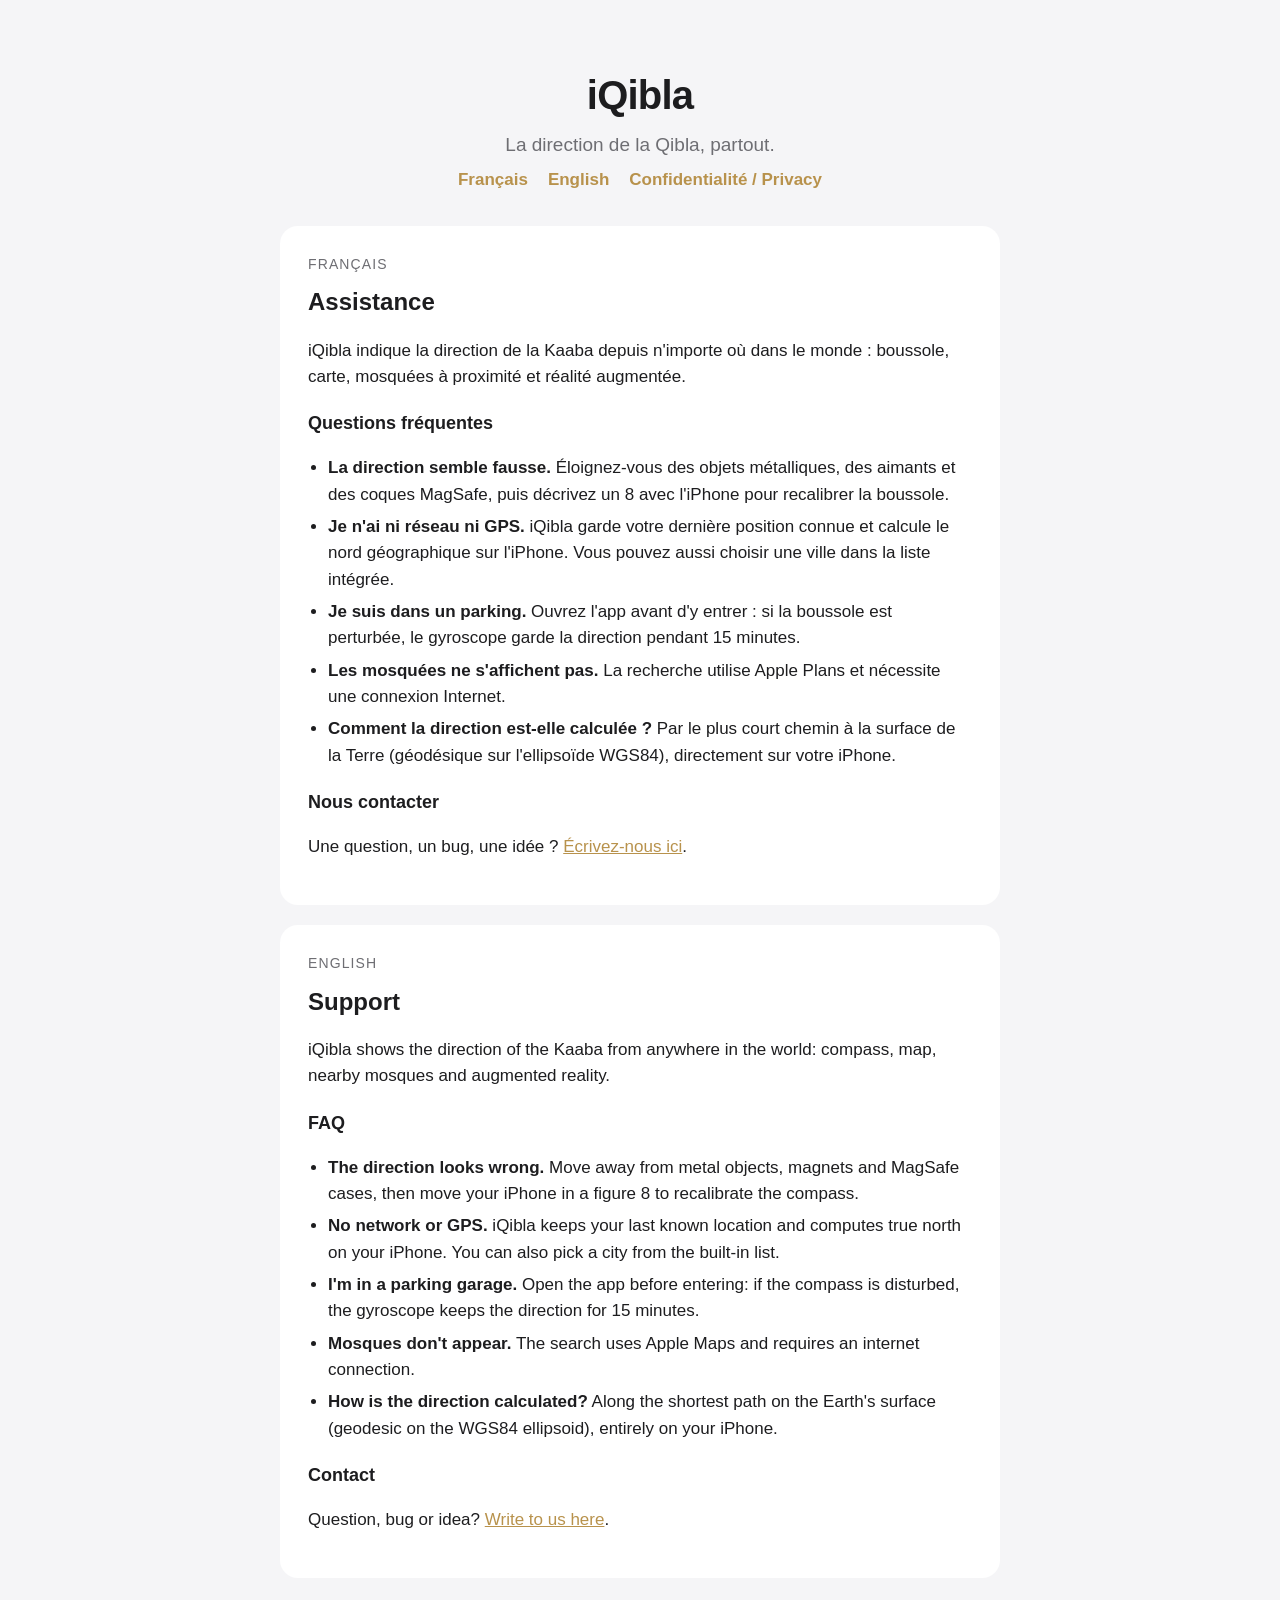
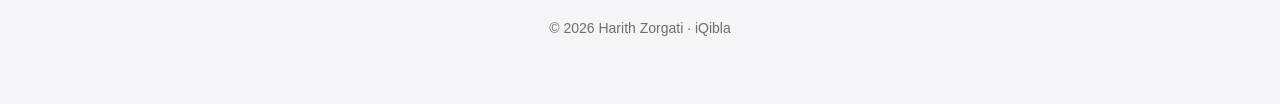
==== index.html @ fcdcd811 "Add files via upload" ====
<!doctype html>
<html lang="fr"><head><meta charset="utf-8"><meta name="viewport" content="width=device-width,initial-scale=1">
<title>iQibla – Assistance</title><meta name="description" content="iQibla : la direction de la Qibla partout, même hors ligne.">
<link rel="stylesheet" href="style.css"></head><body><main>
<header><h1>iQibla</h1><p class="sub">La direction de la Qibla, partout.</p>
<nav><a href="#fr">Français</a><a href="#en">English</a><a href="privacy.html">Confidentialité / Privacy</a></nav></header>

<section class="card" id="fr"><p class="lang">Français</p><h2>Assistance</h2>
<p>iQibla indique la direction de la Kaaba depuis n'importe où dans le monde : boussole, carte, mosquées à proximité et réalité augmentée.</p>
<h3>Questions fréquentes</h3>
<ul>
<li><strong>La direction semble fausse.</strong> Éloignez-vous des objets métalliques, des aimants et des coques MagSafe, puis décrivez un 8 avec l'iPhone pour recalibrer la boussole.</li>
<li><strong>Je n'ai ni réseau ni GPS.</strong> iQibla garde votre dernière position connue et calcule le nord géographique sur l'iPhone. Vous pouvez aussi choisir une ville dans la liste intégrée.</li>
<li><strong>Je suis dans un parking.</strong> Ouvrez l'app avant d'y entrer : si la boussole est perturbée, le gyroscope garde la direction pendant 15 minutes.</li>
<li><strong>Les mosquées ne s'affichent pas.</strong> La recherche utilise Apple Plans et nécessite une connexion Internet.</li>
<li><strong>Comment la direction est-elle calculée ?</strong> Par le plus court chemin à la surface de la Terre (géodésique sur l'ellipsoïde WGS84), directement sur votre iPhone.</li>
</ul>
<h3>Nous contacter</h3>
<p>Une question, un bug, une idée ? <a href="https://github.com/Hariisss78/iqibla/issues">Écrivez-nous ici</a>.</p></section>

<section class="card" id="en"><p class="lang">English</p><h2>Support</h2>
<p>iQibla shows the direction of the Kaaba from anywhere in the world: compass, map, nearby mosques and augmented reality.</p>
<h3>FAQ</h3>
<ul>
<li><strong>The direction looks wrong.</strong> Move away from metal objects, magnets and MagSafe cases, then move your iPhone in a figure 8 to recalibrate the compass.</li>
<li><strong>No network or GPS.</strong> iQibla keeps your last known location and computes true north on your iPhone. You can also pick a city from the built-in list.</li>
<li><strong>I'm in a parking garage.</strong> Open the app before entering: if the compass is disturbed, the gyroscope keeps the direction for 15 minutes.</li>
<li><strong>Mosques don't appear.</strong> The search uses Apple Maps and requires an internet connection.</li>
<li><strong>How is the direction calculated?</strong> Along the shortest path on the Earth's surface (geodesic on the WGS84 ellipsoid), entirely on your iPhone.</li>
</ul>
<h3>Contact</h3>
<p>Question, bug or idea? <a href="https://github.com/Hariisss78/iqibla/issues">Write to us here</a>.</p></section>
<footer>© 2026 Harith Zorgati · iQibla</footer>
</main></body></html>
---- style.css ----
:root{--bg:#f5f5f7;--card:#fff;--text:#1d1d1f;--muted:#6e6e73;--accent:#0B2621;--gold:#B8924C}
@media (prefers-color-scheme:dark){:root{--bg:#000;--card:#1c1c1e;--text:#f5f5f7;--muted:#a1a1a6;--accent:#DBB56B;--gold:#DBB56B}}
*{box-sizing:border-box}body{margin:0;background:var(--bg);color:var(--text);font:17px/1.55 -apple-system,BlinkMacSystemFont,"SF Pro Text","Helvetica Neue",Arial,sans-serif}
main{max-width:760px;margin:0 auto;padding:48px 20px 64px}header{text-align:center;margin-bottom:32px}
header img{width:96px;height:96px;border-radius:22px;box-shadow:0 6px 20px rgba(0,0,0,.18)}
h1{font-size:40px;letter-spacing:-.02em;margin:16px 0 4px}h2{font-size:24px;margin:0 0 12px}h3{font-size:18px;margin:20px 0 6px}
.sub{color:var(--muted);font-size:19px;margin:0}.card{background:var(--card);border-radius:18px;padding:28px;margin:20px 0}
a{color:var(--gold)}nav{text-align:center;margin:8px 0 0}nav a{margin:0 10px;text-decoration:none;font-weight:600}
ul{padding-left:20px}li{margin:6px 0}footer{text-align:center;color:var(--muted);font-size:14px;margin-top:40px}
.lang{color:var(--muted);font-size:14px;text-transform:uppercase;letter-spacing:.08em;margin:0 0 8px}
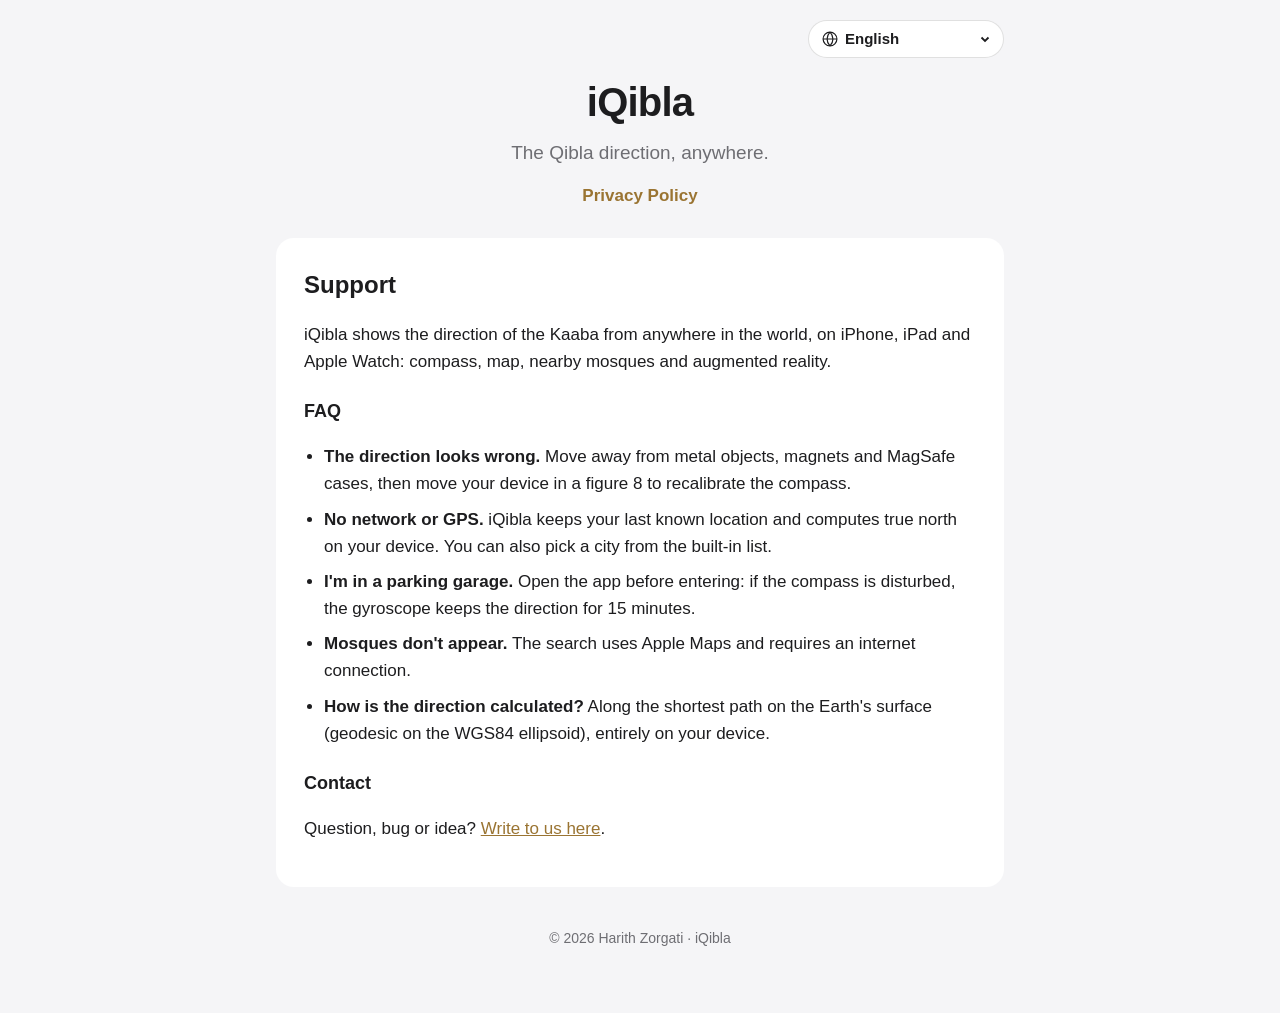
==== commit e0438070: "Site en 12 langues avec sélecteur de langue" ====
--- a/index.html
+++ b/index.html
@@ -1,34 +1,208 @@
 <!doctype html>
 <html lang="fr"><head><meta charset="utf-8"><meta name="viewport" content="width=device-width,initial-scale=1">
-<title>iQibla – Assistance</title><meta name="description" content="iQibla : la direction de la Qibla partout, même hors ligne.">
-<link rel="stylesheet" href="style.css"></head><body><main>
-<header><h1>iQibla</h1><p class="sub">La direction de la Qibla, partout.</p>
-<nav><a href="#fr">Français</a><a href="#en">English</a><a href="privacy.html">Confidentialité / Privacy</a></nav></header>
-
-<section class="card" id="fr"><p class="lang">Français</p><h2>Assistance</h2>
-<p>iQibla indique la direction de la Kaaba depuis n'importe où dans le monde : boussole, carte, mosquées à proximité et réalité augmentée.</p>
+<title>iQibla – Assistance</title>
+<meta name="description" content="iQibla : la direction de la Qibla partout, même hors ligne. / The Qibla direction anywhere, even offline.">
+<link rel="stylesheet" href="style.css">
+<script>document.documentElement.className += " js";</script>
+</head><body><main>
+<header>
+<div class="bar"><label class="picker"><svg class="globe" viewBox="0 0 24 24" aria-hidden="true"><circle cx="12" cy="12" r="9.2"/><path d="M2.8 12h18.4M12 2.8c2.6 2.6 3.9 5.6 3.9 9.2s-1.3 6.6-3.9 9.2M12 2.8C9.4 5.4 8.1 8.4 8.1 12s1.3 6.6 3.9 9.2"/></svg><select id="lang" aria-label="Langue"><option value="fr" lang="fr">Français</option><option value="en" lang="en">English</option><option value="ar" lang="ar">العربية</option><option value="tr" lang="tr">Türkçe</option><option value="ur" lang="ur">اردو</option><option value="id" lang="id">Bahasa Indonesia</option><option value="ms" lang="ms">Bahasa Melayu</option><option value="bn" lang="bn">বাংলা</option><option value="de" lang="de">Deutsch</option><option value="es" lang="es">Español</option><option value="el" lang="el">Ελληνικά</option><option value="ta" lang="ta">தமிழ்</option></select><svg class="chev" viewBox="0 0 12 12" aria-hidden="true"><path d="M2.5 4.5 6 8l3.5-3.5"/></svg></label></div>
+<h1 id="h1">iQibla</h1><p class="sub" id="sub">La direction de la Qibla, partout.</p>
+<nav><a id="other" href="privacy.html">Politique de confidentialité</a></nav></header>
+
+<section class="card" id="fr" lang="fr"><h2>Assistance</h2>
+<p>iQibla indique la direction de la Kaaba depuis n'importe où dans le monde, sur iPhone, iPad et Apple Watch : boussole, carte, mosquées à proximité et réalité augmentée.</p>
 <h3>Questions fréquentes</h3>
 <ul>
-<li><strong>La direction semble fausse.</strong> Éloignez-vous des objets métalliques, des aimants et des coques MagSafe, puis décrivez un 8 avec l'iPhone pour recalibrer la boussole.</li>
-<li><strong>Je n'ai ni réseau ni GPS.</strong> iQibla garde votre dernière position connue et calcule le nord géographique sur l'iPhone. Vous pouvez aussi choisir une ville dans la liste intégrée.</li>
+<li><strong>La direction semble fausse.</strong> Éloignez-vous des objets métalliques, des aimants et des coques MagSafe, puis décrivez un 8 avec votre appareil pour recalibrer la boussole.</li>
+<li><strong>Je n'ai ni réseau ni GPS.</strong> iQibla garde votre dernière position connue et calcule le nord géographique sur votre appareil. Vous pouvez aussi choisir une ville dans la liste intégrée.</li>
 <li><strong>Je suis dans un parking.</strong> Ouvrez l'app avant d'y entrer : si la boussole est perturbée, le gyroscope garde la direction pendant 15 minutes.</li>
 <li><strong>Les mosquées ne s'affichent pas.</strong> La recherche utilise Apple Plans et nécessite une connexion Internet.</li>
-<li><strong>Comment la direction est-elle calculée ?</strong> Par le plus court chemin à la surface de la Terre (géodésique sur l'ellipsoïde WGS84), directement sur votre iPhone.</li>
+<li><strong>Comment la direction est-elle calculée ?</strong> Par le plus court chemin à la surface de la Terre (géodésique sur l'ellipsoïde WGS84), directement sur votre appareil.</li>
 </ul>
 <h3>Nous contacter</h3>
 <p>Une question, un bug, une idée ? <a href="https://github.com/Hariisss78/iqibla/issues">Écrivez-nous ici</a>.</p></section>
 
-<section class="card" id="en"><p class="lang">English</p><h2>Support</h2>
-<p>iQibla shows the direction of the Kaaba from anywhere in the world: compass, map, nearby mosques and augmented reality.</p>
+<section class="card" id="en" lang="en"><h2>Support</h2>
+<p>iQibla shows the direction of the Kaaba from anywhere in the world, on iPhone, iPad and Apple Watch: compass, map, nearby mosques and augmented reality.</p>
 <h3>FAQ</h3>
 <ul>
-<li><strong>The direction looks wrong.</strong> Move away from metal objects, magnets and MagSafe cases, then move your iPhone in a figure 8 to recalibrate the compass.</li>
-<li><strong>No network or GPS.</strong> iQibla keeps your last known location and computes true north on your iPhone. You can also pick a city from the built-in list.</li>
+<li><strong>The direction looks wrong.</strong> Move away from metal objects, magnets and MagSafe cases, then move your device in a figure 8 to recalibrate the compass.</li>
+<li><strong>No network or GPS.</strong> iQibla keeps your last known location and computes true north on your device. You can also pick a city from the built-in list.</li>
 <li><strong>I'm in a parking garage.</strong> Open the app before entering: if the compass is disturbed, the gyroscope keeps the direction for 15 minutes.</li>
 <li><strong>Mosques don't appear.</strong> The search uses Apple Maps and requires an internet connection.</li>
-<li><strong>How is the direction calculated?</strong> Along the shortest path on the Earth's surface (geodesic on the WGS84 ellipsoid), entirely on your iPhone.</li>
+<li><strong>How is the direction calculated?</strong> Along the shortest path on the Earth's surface (geodesic on the WGS84 ellipsoid), entirely on your device.</li>
 </ul>
 <h3>Contact</h3>
 <p>Question, bug or idea? <a href="https://github.com/Hariisss78/iqibla/issues">Write to us here</a>.</p></section>
+
+<section class="card" id="ar" lang="ar" dir="rtl"><h2>الدعم</h2>
+<p>يعرض iQibla اتجاه الكعبة من أي مكان في العالم على iPhone وiPad وApple Watch: بوصلة وخريطة ومساجد قريبة وواقع معزّز.</p>
+<h3>أسئلة شائعة</h3>
+<ul>
+<li><strong>يبدو الاتجاه غير صحيح.</strong> ابتعد عن الأجسام المعدنية والمغناطيس وأغطية MagSafe، ثم حرّك جهازك على شكل الرقم 8 لإعادة معايرة البوصلة.</li>
+<li><strong>لا توجد شبكة ولا GPS.</strong> يحتفظ iQibla بآخر موقع معروف لك ويحسب الشمال الجغرافي على جهازك. ويمكنك أيضًا اختيار مدينة من القائمة المدمجة.</li>
+<li><strong>أنا في موقف سيارات.</strong> افتح التطبيق قبل الدخول: إذا تشوّشت البوصلة، يحافظ الجيروسكوب على الاتجاه لمدة 15 دقيقة.</li>
+<li><strong>لا تظهر المساجد.</strong> يستخدم البحث خرائط Apple ويتطلب اتصالًا بالإنترنت.</li>
+<li><strong>كيف يُحسب الاتجاه؟</strong> عبر أقصر مسار على سطح الأرض (خط جيوديسي على الإهليلج WGS84)، مباشرةً على جهازك.</li>
+</ul>
+<h3>تواصل معنا</h3>
+<p>لديك سؤال أو مشكلة أو فكرة؟ <a href="https://github.com/Hariisss78/iqibla/issues">راسلنا هنا</a>.</p></section>
+
+<section class="card" id="tr" lang="tr"><h2>Destek</h2>
+<p>iQibla, dünyanın her yerinden Kâbe'nin yönünü iPhone, iPad ve Apple Watch'ta gösterir: pusula, harita, yakındaki camiler ve artırılmış gerçeklik.</p>
+<h3>Sık sorulan sorular</h3>
+<ul>
+<li><strong>Yön yanlış görünüyor.</strong> Metal eşyalardan, mıknatıslardan ve MagSafe kılıflardan uzaklaşın, ardından pusulayı yeniden kalibre etmek için cihazınızla havada 8 çizin.</li>
+<li><strong>İnternetim de GPS'im de yok.</strong> iQibla bilinen son konumunuzu saklar ve coğrafi kuzeyi cihazınızda hesaplar. Yerleşik listeden bir şehir de seçebilirsiniz.</li>
+<li><strong>Otoparktayım.</strong> Uygulamayı içeri girmeden açın: pusula etkilenirse jiroskop yönü 15 dakika boyunca korur.</li>
+<li><strong>Camiler görünmüyor.</strong> Arama Apple Haritalar'ı kullanır ve internet bağlantısı gerektirir.</li>
+<li><strong>Yön nasıl hesaplanıyor?</strong> Dünya yüzeyindeki en kısa yol üzerinden (WGS84 elipsoidi üzerinde jeodezik), doğrudan cihazınızda.</li>
+</ul>
+<h3>İletişim</h3>
+<p>Sorunuz, bir hata ya da fikriniz mi var? <a href="https://github.com/Hariisss78/iqibla/issues">Bize buradan yazın</a>.</p></section>
+
+<section class="card" id="ur" lang="ur" dir="rtl"><h2>معاونت</h2>
+<p>iQibla دنیا میں کہیں سے بھی iPhone، iPad اور Apple Watch پر خانۂ کعبہ کی سمت دکھاتا ہے: کمپاس، نقشہ، قریبی مساجد اور آگمینٹڈ ریئلٹی۔</p>
+<h3>عام سوالات</h3>
+<ul>
+<li><strong>سمت غلط لگ رہی ہے۔</strong> دھاتی اشیاء، مقناطیس اور MagSafe کور سے دور ہو جائیں، پھر کمپاس کو دوبارہ کیلیبریٹ کرنے کے لیے اپنے آلے کو 8 کی شکل میں گھمائیں۔</li>
+<li><strong>نہ نیٹ ورک ہے نہ GPS۔</strong> iQibla آپ کا آخری معلوم مقام محفوظ رکھتا ہے اور جغرافیائی شمال کا حساب آپ کے آلے پر ہی لگاتا ہے۔ آپ بلٹ اِن فہرست سے کوئی شہر بھی منتخب کر سکتے ہیں۔</li>
+<li><strong>میں پارکنگ میں ہوں۔</strong> اندر جانے سے پہلے ایپ کھول لیں: اگر کمپاس متاثر ہو تو جائروسکوپ 15 منٹ تک سمت برقرار رکھتا ہے۔</li>
+<li><strong>مساجد نظر نہیں آ رہیں۔</strong> تلاش Apple Maps استعمال کرتی ہے اور اس کے لیے انٹرنیٹ کنکشن ضروری ہے۔</li>
+<li><strong>سمت کا حساب کیسے لگایا جاتا ہے؟</strong> زمین کی سطح پر سب سے مختصر راستے (WGS84 بیضوی پر جیوڈیسک) کے ذریعے، براہِ راست آپ کے آلے پر۔</li>
+</ul>
+<h3>رابطہ</h3>
+<p>کوئی سوال، خرابی یا خیال؟ <a href="https://github.com/Hariisss78/iqibla/issues">ہمیں یہاں لکھیں</a>۔</p></section>
+
+<section class="card" id="id" lang="id"><h2>Bantuan</h2>
+<p>iQibla menunjukkan arah Ka'bah dari mana pun di dunia, di iPhone, iPad, dan Apple Watch: kompas, peta, masjid terdekat, dan augmented reality.</p>
+<h3>Pertanyaan umum</h3>
+<ul>
+<li><strong>Arahnya tampak salah.</strong> Jauhi benda logam, magnet, dan casing MagSafe, lalu gerakkan perangkat Anda membentuk angka 8 untuk mengkalibrasi ulang kompas.</li>
+<li><strong>Tidak ada jaringan maupun GPS.</strong> iQibla menyimpan lokasi terakhir Anda dan menghitung arah utara sejati di perangkat Anda. Anda juga dapat memilih kota dari daftar bawaan.</li>
+<li><strong>Saya berada di tempat parkir.</strong> Buka aplikasi sebelum masuk: jika kompas terganggu, giroskop akan menjaga arah selama 15 menit.</li>
+<li><strong>Masjid tidak muncul.</strong> Pencarian menggunakan Apple Maps dan memerlukan koneksi internet.</li>
+<li><strong>Bagaimana arah dihitung?</strong> Melalui jalur terpendek di permukaan bumi (geodesik pada elipsoid WGS84), langsung di perangkat Anda.</li>
+</ul>
+<h3>Hubungi kami</h3>
+<p>Ada pertanyaan, bug, atau ide? <a href="https://github.com/Hariisss78/iqibla/issues">Tulis kepada kami di sini</a>.</p></section>
+
+<section class="card" id="ms" lang="ms"><h2>Bantuan</h2>
+<p>iQibla menunjukkan arah Kaabah dari mana-mana sahaja di dunia, pada iPhone, iPad dan Apple Watch: kompas, peta, masjid berdekatan dan realiti terimbuh.</p>
+<h3>Soalan lazim</h3>
+<ul>
+<li><strong>Arahnya kelihatan salah.</strong> Jauhkan diri daripada objek logam, magnet dan sarung MagSafe, kemudian gerakkan peranti anda membentuk angka 8 untuk menentukur semula kompas.</li>
+<li><strong>Tiada rangkaian atau GPS.</strong> iQibla menyimpan lokasi terakhir anda dan mengira arah utara sebenar pada peranti anda. Anda juga boleh memilih bandar daripada senarai terbina dalam.</li>
+<li><strong>Saya berada di tempat letak kereta.</strong> Buka aplikasi sebelum masuk: jika kompas terganggu, giroskop akan mengekalkan arah selama 15 minit.</li>
+<li><strong>Masjid tidak dipaparkan.</strong> Carian menggunakan Apple Maps dan memerlukan sambungan internet.</li>
+<li><strong>Bagaimanakah arah dikira?</strong> Melalui laluan terpendek di permukaan bumi (geodesi pada elipsoid WGS84), terus pada peranti anda.</li>
+</ul>
+<h3>Hubungi kami</h3>
+<p>Ada soalan, pepijat atau idea? <a href="https://github.com/Hariisss78/iqibla/issues">Tulis kepada kami di sini</a>.</p></section>
+
+<section class="card" id="bn" lang="bn"><h2>সহায়তা</h2>
+<p>iQibla পৃথিবীর যেকোনো স্থান থেকে iPhone, iPad ও Apple Watch-এ কাবার দিক দেখায়: কম্পাস, মানচিত্র, কাছের মসজিদ ও অগমেন্টেড রিয়েলিটি।</p>
+<h3>সাধারণ প্রশ্ন</h3>
+<ul>
+<li><strong>দিকটি ভুল মনে হচ্ছে।</strong> ধাতব বস্তু, চুম্বক ও MagSafe কভার থেকে দূরে সরে যান, তারপর কম্পাস পুনরায় ক্যালিব্রেট করতে আপনার ডিভাইসটি ৮-এর আকারে ঘোরান।</li>
+<li><strong>নেটওয়ার্ক বা GPS নেই।</strong> iQibla আপনার সর্বশেষ জানা অবস্থান মনে রাখে এবং আপনার ডিভাইসেই ভৌগোলিক উত্তর নির্ণয় করে। আপনি অন্তর্নির্মিত তালিকা থেকে একটি শহরও বেছে নিতে পারেন।</li>
+<li><strong>আমি পার্কিংয়ে আছি।</strong> ভেতরে ঢোকার আগে অ্যাপটি খুলুন: কম্পাস বিঘ্নিত হলে জাইরোস্কোপ ১৫ মিনিট পর্যন্ত দিক ধরে রাখে।</li>
+<li><strong>মসজিদ দেখা যাচ্ছে না।</strong> অনুসন্ধানে Apple Maps ব্যবহৃত হয় এবং ইন্টারনেট সংযোগ প্রয়োজন।</li>
+<li><strong>দিক কীভাবে নির্ণয় করা হয়?</strong> পৃথিবীর পৃষ্ঠে সবচেয়ে ছোট পথ ধরে (WGS84 উপবৃত্তাকারে জিওডেসিক), সরাসরি আপনার ডিভাইসে।</li>
+</ul>
+<h3>যোগাযোগ</h3>
+<p>কোনো প্রশ্ন, ত্রুটি বা ধারণা আছে? <a href="https://github.com/Hariisss78/iqibla/issues">এখানে আমাদের লিখুন</a>।</p></section>
+
+<section class="card" id="de" lang="de"><h2>Hilfe</h2>
+<p>iQibla zeigt dir von überall auf der Welt die Richtung der Kaaba – auf iPhone, iPad und Apple Watch: Kompass, Karte, Moscheen in der Nähe und erweiterte Realität.</p>
+<h3>Häufige Fragen</h3>
+<ul>
+<li><strong>Die Richtung scheint falsch zu sein.</strong> Entferne dich von Metallgegenständen, Magneten und MagSafe-Hüllen und bewege dein Gerät dann in Form einer 8, um den Kompass neu zu kalibrieren.</li>
+<li><strong>Ich habe weder Netz noch GPS.</strong> iQibla speichert deinen letzten bekannten Standort und berechnet die geografische Nordrichtung auf deinem Gerät. Du kannst auch eine Stadt aus der integrierten Liste wählen.</li>
+<li><strong>Ich bin in einem Parkhaus.</strong> Öffne die App, bevor du hineinfährst: Wenn der Kompass gestört ist, hält das Gyroskop die Richtung 15 Minuten lang.</li>
+<li><strong>Es werden keine Moscheen angezeigt.</strong> Die Suche nutzt Apple Karten und benötigt eine Internetverbindung.</li>
+<li><strong>Wie wird die Richtung berechnet?</strong> Über den kürzesten Weg auf der Erdoberfläche (Geodäte auf dem WGS84-Ellipsoid), direkt auf deinem Gerät.</li>
+</ul>
+<h3>Kontakt</h3>
+<p>Eine Frage, ein Fehler oder eine Idee? <a href="https://github.com/Hariisss78/iqibla/issues">Schreib uns hier</a>.</p></section>
+
+<section class="card" id="es" lang="es"><h2>Ayuda</h2>
+<p>iQibla indica la dirección de la Kaaba desde cualquier lugar del mundo, en iPhone, iPad y Apple Watch: brújula, mapa, mezquitas cercanas y realidad aumentada.</p>
+<h3>Preguntas frecuentes</h3>
+<ul>
+<li><strong>La dirección parece incorrecta.</strong> Aléjate de objetos metálicos, imanes y fundas MagSafe, y luego mueve tu dispositivo trazando un 8 para recalibrar la brújula.</li>
+<li><strong>No tengo red ni GPS.</strong> iQibla guarda tu última ubicación conocida y calcula el norte geográfico en tu dispositivo. También puedes elegir una ciudad de la lista integrada.</li>
+<li><strong>Estoy en un aparcamiento.</strong> Abre la app antes de entrar: si la brújula sufre interferencias, el giroscopio mantiene la dirección durante 15 minutos.</li>
+<li><strong>No aparecen las mezquitas.</strong> La búsqueda usa Apple Mapas y necesita conexión a internet.</li>
+<li><strong>¿Cómo se calcula la dirección?</strong> Por el camino más corto sobre la superficie terrestre (geodésica sobre el elipsoide WGS84), directamente en tu dispositivo.</li>
+</ul>
+<h3>Contacto</h3>
+<p>¿Una pregunta, un error o una idea? <a href="https://github.com/Hariisss78/iqibla/issues">Escríbenos aquí</a>.</p></section>
+
+<section class="card" id="el" lang="el"><h2>Υποστήριξη</h2>
+<p>Το iQibla δείχνει την κατεύθυνση της Κάαμπα από οπουδήποτε στον κόσμο, σε iPhone, iPad και Apple Watch: πυξίδα, χάρτης, κοντινά τεμένη και επαυξημένη πραγματικότητα.</p>
+<h3>Συχνές ερωτήσεις</h3>
+<ul>
+<li><strong>Η κατεύθυνση φαίνεται λάθος.</strong> Απομακρυνθείτε από μεταλλικά αντικείμενα, μαγνήτες και θήκες MagSafe και, στη συνέχεια, κινήστε τη συσκευή σας σχηματίζοντας ένα 8 για να βαθμονομήσετε ξανά την πυξίδα.</li>
+<li><strong>Δεν έχω δίκτυο ούτε GPS.</strong> Το iQibla κρατά την τελευταία γνωστή τοποθεσία σας και υπολογίζει τον γεωγραφικό βορρά στη συσκευή σας. Μπορείτε επίσης να επιλέξετε μια πόλη από την ενσωματωμένη λίστα.</li>
+<li><strong>Βρίσκομαι σε χώρο στάθμευσης.</strong> Ανοίξτε την εφαρμογή πριν μπείτε: αν η πυξίδα επηρεαστεί, το γυροσκόπιο διατηρεί την κατεύθυνση για 15 λεπτά.</li>
+<li><strong>Τα τεμένη δεν εμφανίζονται.</strong> Η αναζήτηση χρησιμοποιεί τους Χάρτες της Apple και απαιτεί σύνδεση στο διαδίκτυο.</li>
+<li><strong>Πώς υπολογίζεται η κατεύθυνση;</strong> Μέσω της συντομότερης διαδρομής στην επιφάνεια της Γης (γεωδαισιακή στο ελλειψοειδές WGS84), απευθείας στη συσκευή σας.</li>
+</ul>
+<h3>Επικοινωνία</h3>
+<p>Έχετε ερώτηση, πρόβλημα ή ιδέα; <a href="https://github.com/Hariisss78/iqibla/issues">Γράψτε μας εδώ</a>.</p></section>
+
+<section class="card" id="ta" lang="ta"><h2>உதவி</h2>
+<p>iQibla உலகின் எந்த இடத்திலிருந்தும் கஅபாவின் திசையை iPhone, iPad மற்றும் Apple Watch-இல் காட்டுகிறது: திசைகாட்டி, வரைபடம், அருகிலுள்ள பள்ளிவாசல்கள் மற்றும் ஆக்மென்டட் ரியாலிட்டி.</p>
+<h3>அடிக்கடி கேட்கப்படும் கேள்விகள்</h3>
+<ul>
+<li><strong>திசை தவறாகத் தெரிகிறது.</strong> உலோகப் பொருட்கள், காந்தங்கள் மற்றும் MagSafe உறைகளிலிருந்து விலகி, திசைகாட்டியை மீண்டும் அளவீடு செய்ய உங்கள் சாதனத்தை 8 வடிவில் அசைக்கவும்.</li>
+<li><strong>நெட்வொர்க்கும் GPS-உம் இல்லை.</strong> iQibla உங்கள் கடைசியாக அறியப்பட்ட இருப்பிடத்தை நினைவில் வைத்து, உண்மையான வடக்கை உங்கள் சாதனத்திலேயே கணக்கிடுகிறது. உள்ளமைந்த பட்டியலிலிருந்து ஒரு நகரத்தையும் தேர்ந்தெடுக்கலாம்.</li>
+<li><strong>நான் வாகன நிறுத்துமிடத்தில் இருக்கிறேன்.</strong> உள்ளே செல்லும் முன் ஆப்பைத் திறக்கவும்: திசைகாட்டி பாதிக்கப்பட்டால், கைரோஸ்கோப் 15 நிமிடங்கள் வரை திசையைத் தக்கவைக்கும்.</li>
+<li><strong>பள்ளிவாசல்கள் தெரியவில்லை.</strong> தேடல் Apple Maps-ஐப் பயன்படுத்துகிறது; இணைய இணைப்பு தேவை.</li>
+<li><strong>திசை எப்படிக் கணக்கிடப்படுகிறது?</strong> பூமியின் மேற்பரப்பில் உள்ள மிகக் குறுகிய பாதை வழியாக (WGS84 நீள்வட்டத்தில் ஜியோடெசிக்), நேரடியாக உங்கள் சாதனத்தில்.</li>
+</ul>
+<h3>தொடர்பு</h3>
+<p>கேள்வி, பிழை அல்லது யோசனை உள்ளதா? <a href="https://github.com/Hariisss78/iqibla/issues">இங்கே எங்களுக்கு எழுதுங்கள்</a>.</p></section>
+
 <footer>© 2026 Harith Zorgati · iQibla</footer>
-</main></body></html>
+</main>
+<script>
+(function () {
+  var T = {"fr": {"h1": "iQibla", "sub": "La direction de la Qibla, partout.", "link": "Politique de confidentialité", "label": "Langue", "title": "iQibla – Assistance"}, "en": {"h1": "iQibla", "sub": "The Qibla direction, anywhere.", "link": "Privacy Policy", "label": "Language", "title": "iQibla – Support"}, "ar": {"h1": "iQibla", "sub": "اتجاه القبلة، في كل مكان.", "link": "سياسة الخصوصية", "label": "اللغة", "title": "iQibla – الدعم"}, "tr": {"h1": "iQibla", "sub": "Kıble yönü, her yerde.", "link": "Gizlilik Politikası", "label": "Dil", "title": "iQibla – Destek"}, "ur": {"h1": "iQibla", "sub": "قبلہ کی سمت، ہر جگہ۔", "link": "رازداری کی پالیسی", "label": "زبان", "title": "iQibla – معاونت"}, "id": {"h1": "iQibla", "sub": "Arah kiblat, di mana saja.", "link": "Kebijakan Privasi", "label": "Bahasa", "title": "iQibla – Bantuan"}, "ms": {"h1": "iQibla", "sub": "Arah kiblat, di mana-mana.", "link": "Dasar Privasi", "label": "Bahasa", "title": "iQibla – Bantuan"}, "bn": {"h1": "iQibla", "sub": "কিবলার দিক, সব জায়গায়।", "link": "গোপনীয়তা নীতি", "label": "ভাষা", "title": "iQibla – সহায়তা"}, "de": {"h1": "iQibla", "sub": "Die Qibla-Richtung, überall.", "link": "Datenschutzrichtlinie", "label": "Sprache", "title": "iQibla – Hilfe"}, "es": {"h1": "iQibla", "sub": "La dirección de la Qibla, en cualquier lugar.", "link": "Política de privacidad", "label": "Idioma", "title": "iQibla – Ayuda"}, "el": {"h1": "iQibla", "sub": "Η κατεύθυνση της Κίμπλα, παντού.", "link": "Πολιτική απορρήτου", "label": "Γλώσσα", "title": "iQibla – Υποστήριξη"}, "ta": {"h1": "iQibla", "sub": "கிப்லா திசை, எங்கும்.", "link": "தனியுரிமைக் கொள்கை", "label": "மொழி", "title": "iQibla – உதவி"}};
+  var RTL = {ar: 1, ur: 1};
+  var OTHER = "privacy.html";
+  var sel = document.getElementById("lang");
+  function store(c) { try { localStorage.setItem("iqibla.lang", c); } catch (e) {} }
+  function stored() { try { return localStorage.getItem("iqibla.lang"); } catch (e) { return null; } }
+  function pick() {
+    var q = (location.search.match(/[?&]lang=([a-z]+)/) || [])[1];
+    var h = location.hash.slice(1);
+    var cands = [q, h, stored()].concat(navigator.languages || [navigator.language || ""]);
+    for (var i = 0; i < cands.length; i++) {
+      var c = String(cands[i] || "").toLowerCase().split("-")[0];
+      if (T[c]) return c;
+    }
+    return "en";
+  }
+  function show(c, save) {
+    var secs = document.querySelectorAll("section.card");
+    for (var i = 0; i < secs.length; i++) secs[i].classList.toggle("on", secs[i].id === c);
+    var t = T[c], root = document.documentElement;
+    root.lang = c; root.dir = RTL[c] ? "rtl" : "ltr";
+    document.title = t.title;
+    document.getElementById("h1").textContent = t.h1;
+    document.getElementById("sub").textContent = t.sub;
+    var o = document.getElementById("other"); o.textContent = t.link; o.href = OTHER + "?lang=" + c;
+    sel.value = c; sel.setAttribute("aria-label", t.label);
+    if (save) {
+      store(c);
+      try { history.replaceState(null, "", location.pathname + "?lang=" + c); } catch (e) {}
+    }
+  }
+  sel.addEventListener("change", function () { show(sel.value, true); window.scrollTo(0, 0); });
+  show(pick(), false);
+})();
+</script>
+</body></html>
--- a/style.css
+++ b/style.css
@@ -1,10 +1,24 @@
-:root{--bg:#f5f5f7;--card:#fff;--text:#1d1d1f;--muted:#6e6e73;--accent:#0B2621;--gold:#B8924C}
-@media (prefers-color-scheme:dark){:root{--bg:#000;--card:#1c1c1e;--text:#f5f5f7;--muted:#a1a1a6;--accent:#DBB56B;--gold:#DBB56B}}
-*{box-sizing:border-box}body{margin:0;background:var(--bg);color:var(--text);font:17px/1.55 -apple-system,BlinkMacSystemFont,"SF Pro Text","Helvetica Neue",Arial,sans-serif}
-main{max-width:760px;margin:0 auto;padding:48px 20px 64px}header{text-align:center;margin-bottom:32px}
-header img{width:96px;height:96px;border-radius:22px;box-shadow:0 6px 20px rgba(0,0,0,.18)}
-h1{font-size:40px;letter-spacing:-.02em;margin:16px 0 4px}h2{font-size:24px;margin:0 0 12px}h3{font-size:18px;margin:20px 0 6px}
-.sub{color:var(--muted);font-size:19px;margin:0}.card{background:var(--card);border-radius:18px;padding:28px;margin:20px 0}
-a{color:var(--gold)}nav{text-align:center;margin:8px 0 0}nav a{margin:0 10px;text-decoration:none;font-weight:600}
-ul{padding-left:20px}li{margin:6px 0}footer{text-align:center;color:var(--muted);font-size:14px;margin-top:40px}
-.lang{color:var(--muted);font-size:14px;text-transform:uppercase;letter-spacing:.08em;margin:0 0 8px}
+:root{--bg:#f5f5f7;--card:#fff;--text:#1d1d1f;--muted:#6e6e73;--line:rgba(0,0,0,.12);--gold:#9A7432}
+@media (prefers-color-scheme:dark){:root{--bg:#000;--card:#1c1c1e;--text:#f5f5f7;--muted:#a1a1a6;--line:rgba(255,255,255,.16);--gold:#DBB56B}}
+*{box-sizing:border-box}html{-webkit-text-size-adjust:100%}
+body{margin:0;background:var(--bg);color:var(--text);font:17px/1.6 -apple-system,BlinkMacSystemFont,"SF Pro Text","Helvetica Neue",Arial,sans-serif}
+main{max-width:760px;margin:0 auto;padding:20px 16px 64px}
+header{text-align:center;margin-bottom:28px}
+.bar{display:flex;justify-content:flex-end;margin-bottom:12px}
+.picker{position:relative;display:inline-flex;align-items:center;gap:6px;border:1px solid var(--line);border-radius:999px;padding:6px 12px;background:var(--card);color:var(--text);cursor:pointer}
+.picker .globe{width:18px;height:18px;fill:none;stroke:currentColor;stroke-width:1.6;flex:none}
+.picker select{appearance:none;-webkit-appearance:none;border:0;background:transparent;color:inherit;font:inherit;font-size:15px;font-weight:600;padding:0;margin:0;cursor:pointer}
+.picker .chev{width:12px;height:12px;fill:none;stroke:currentColor;stroke-width:1.8;flex:none;pointer-events:none}
+.picker select:focus{outline:none}.picker:focus-within{box-shadow:0 0 0 3px rgba(154,116,50,.35)}
+html:not(.js) .bar{display:none}
+h1{font-size:40px;letter-spacing:-.02em;margin:12px 0 4px}h2{font-size:24px;margin:0 0 12px}h3{font-size:18px;margin:22px 0 6px}
+.sub{color:var(--muted);font-size:19px;margin:0}
+nav{margin:14px 0 0}nav a{text-decoration:none;font-weight:600}
+.card{background:var(--card);border-radius:18px;padding:28px;margin:20px 0}
+html.js .card{display:none}html.js .card.on{display:block}
+a{color:var(--gold)}ul{padding-inline-start:20px}li{margin:8px 0}
+.lang{color:var(--muted);font-size:14px;margin:0 0 8px}
+[dir=rtl] .card,.card[dir=rtl]{text-align:right}
+.card[lang=ur]{line-height:2}
+footer{text-align:center;color:var(--muted);font-size:14px;margin-top:40px}
+@media (max-width:480px){h1{font-size:34px}.card{padding:22px}}
